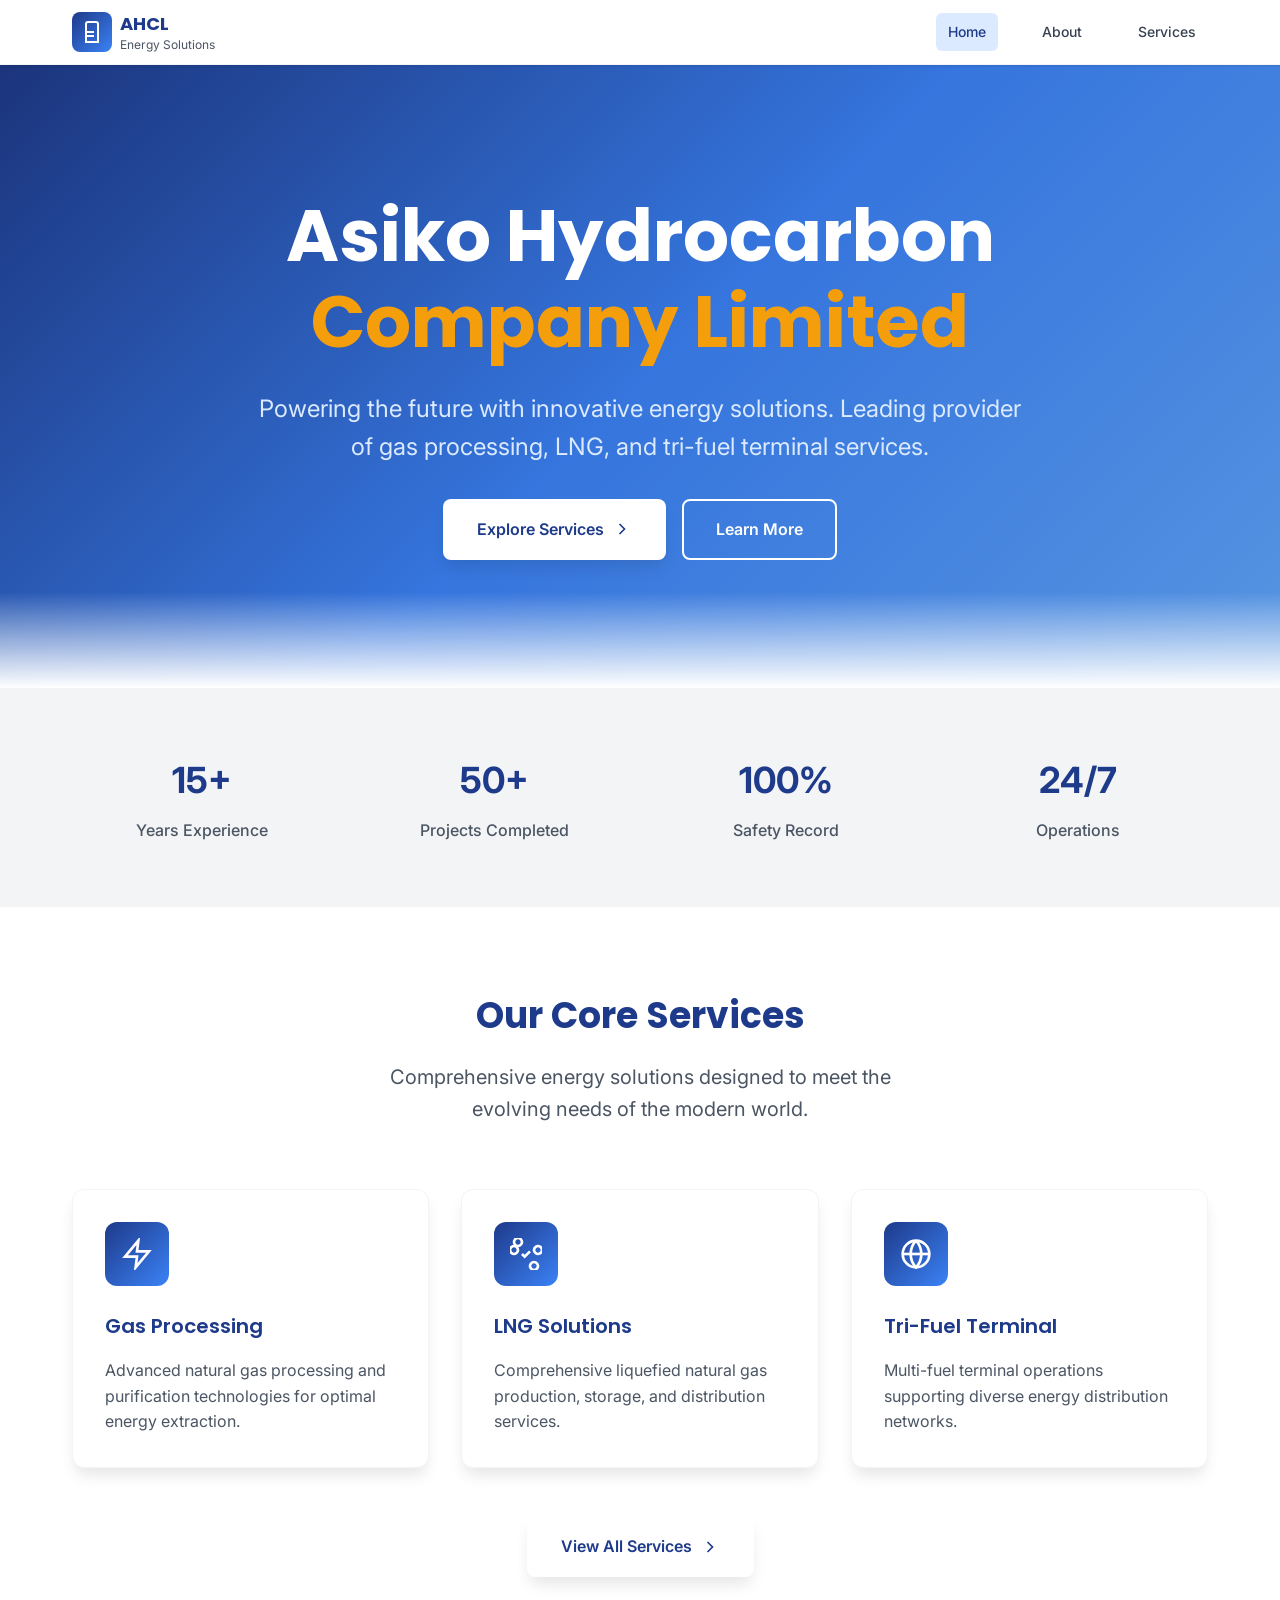
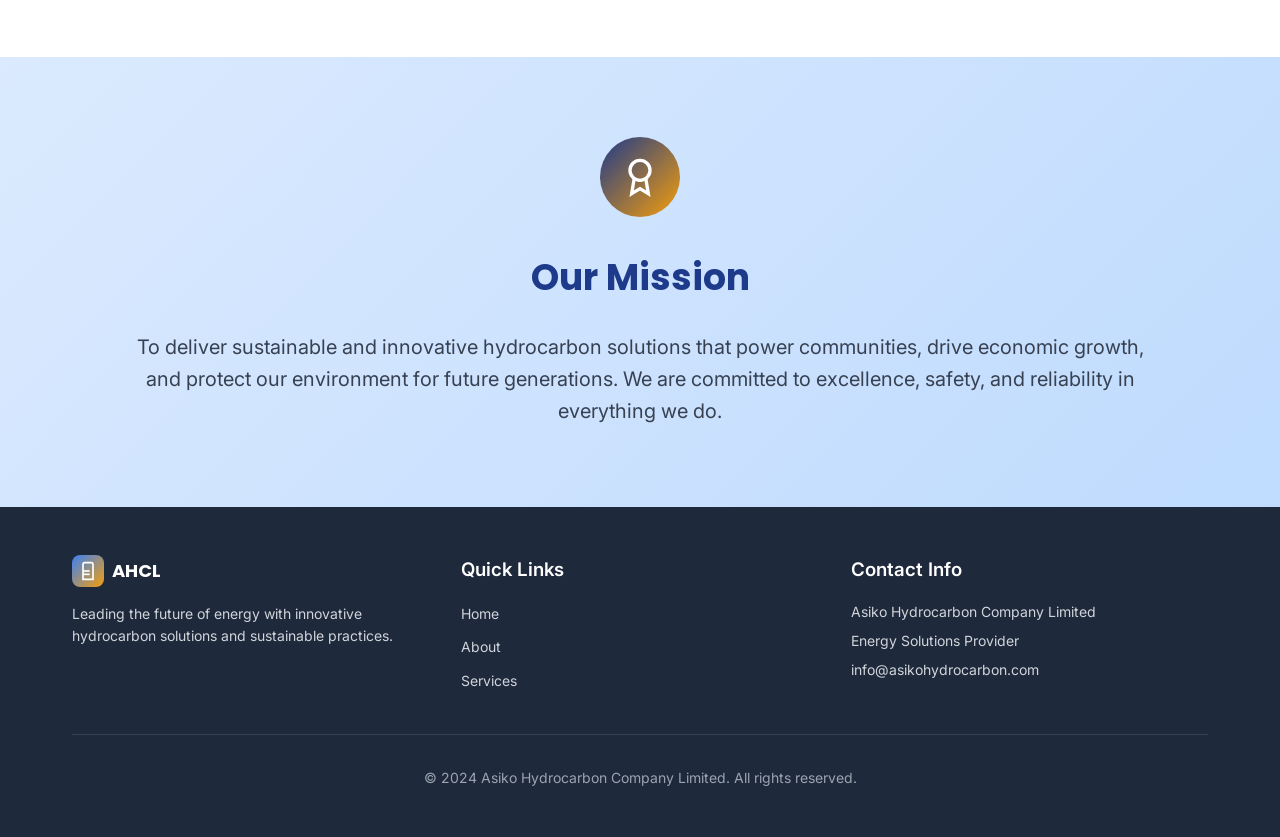
==== app/site/index.html @ 423af478 "feat: static site containerized with nginx" ====
<!DOCTYPE html>
<html lang="en">
<head>
    <meta charset="UTF-8">
    <meta name="viewport" content="width=device-width, initial-scale=1.0">
    <title>Asiko Hydrocarbon Company Limited - Energy Solutions</title>
    <meta name="description" content="Leading provider of hydrocarbon solutions, gas processing, LNG, and tri-fuel terminal services">
    <meta name="author" content="AHCL">
    
    <meta property="og:title" content="Asiko Hydrocarbon Company Limited - Energy Solutions">
    <meta property="og:description" content="Leading provider of hydrocarbon solutions, gas processing, LNG, and tri-fuel terminal services">
    <meta property="og:type" content="website">
    
    <link rel="preconnect" href="https://fonts.googleapis.com">
    <link rel="preconnect" href="https://fonts.gstatic.com" crossorigin>
    <link href="https://fonts.googleapis.com/css2?family=Inter:wght@300;400;500;600;700&family=Poppins:wght@400;500;600;700&display=swap" rel="stylesheet">
    <link rel="stylesheet" href="styles.css">
</head>
<body>
    <!-- Header -->
    <header class="header">
        <nav class="nav-container">
            <div class="nav-content">
                <!-- Logo -->
                <a href="index.html" class="logo-link">
                    <div class="logo-container">
                        <div class="logo-icon">
                            <svg width="24" height="24" viewBox="0 0 24 24" fill="none" stroke="currentColor" stroke-width="2">
                                <path d="M6 22V4a2 2 0 0 1 2-2h8a2 2 0 0 1 2 2v18Z"/>
                                <path d="M6 12h4h4"/>
                                <path d="M6 16h4h4"/>
                            </svg>
                        </div>
                        <div>
                            <div class="logo-title">AHCL</div>
                            <div class="logo-subtitle">Energy Solutions</div>
                        </div>
                    </div>
                </a>

                <!-- Desktop Navigation -->
                <div class="nav-desktop">
                    <a href="index.html" class="nav-link active">Home</a>
                    <a href="about.html" class="nav-link">About</a>
                    <a href="services.html" class="nav-link">Services</a>
                </div>

                <!-- Mobile menu button -->
                <button class="mobile-menu-btn" id="mobileMenuBtn">
                    <svg class="menu-icon" width="24" height="24" viewBox="0 0 24 24" fill="none" stroke="currentColor" stroke-width="2">
                        <line x1="4" x2="20" y1="6" y2="6"/>
                        <line x1="4" x2="20" y1="12" y2="12"/>
                        <line x1="4" x2="20" y1="18" y2="18"/>
                    </svg>
                    <svg class="close-icon hidden" width="24" height="24" viewBox="0 0 24 24" fill="none" stroke="currentColor" stroke-width="2">
                        <path d="m18 6-12 12"/>
                        <path d="m6 6 12 12"/>
                    </svg>
                </button>
            </div>

            <!-- Mobile Navigation -->
            <div class="nav-mobile hidden" id="mobileMenu">
                <div class="nav-mobile-content">
                    <a href="index.html" class="nav-mobile-link active">Home</a>
                    <a href="about.html" class="nav-mobile-link">About</a>
                    <a href="services.html" class="nav-mobile-link">Services</a>
                </div>
            </div>
        </nav>
    </header>

    <!-- Main Content -->
    <main>
        <!-- Hero Section -->
        <section class="hero">
            <div class="hero-overlay"></div>
            <div class="hero-content">
                <div class="hero-text">
                    <h1 class="hero-title">
                        Asiko Hydrocarbon
                        <span class="hero-subtitle">Company Limited</span>
                    </h1>
                    <p class="hero-description">
                        Powering the future with innovative energy solutions. Leading provider of gas processing, LNG, and tri-fuel terminal services.
                    </p>
                    <div class="hero-buttons">
                        <a href="services.html" class="btn btn-primary">
                            Explore Services
                            <svg width="20" height="20" viewBox="0 0 24 24" fill="none" stroke="currentColor" stroke-width="2">
                                <path d="m9 18 6-6-6-6"/>
                            </svg>
                        </a>
                        <a href="about.html" class="btn btn-secondary">Learn More</a>
                    </div>
                </div>
            </div>
            <div class="hero-gradient-bottom"></div>
        </section>

        <!-- Stats Section -->
        <section class="stats">
            <div class="container">
                <div class="stats-grid">
                    <div class="stat-item">
                        <div class="stat-number">15+</div>
                        <div class="stat-label">Years Experience</div>
                    </div>
                    <div class="stat-item">
                        <div class="stat-number">50+</div>
                        <div class="stat-label">Projects Completed</div>
                    </div>
                    <div class="stat-item">
                        <div class="stat-number">100%</div>
                        <div class="stat-label">Safety Record</div>
                    </div>
                    <div class="stat-item">
                        <div class="stat-number">24/7</div>
                        <div class="stat-label">Operations</div>
                    </div>
                </div>
            </div>
        </section>

        <!-- Services Preview -->
        <section class="services-preview">
            <div class="container">
                <div class="section-header">
                    <h2 class="section-title">Our Core Services</h2>
                    <p class="section-description">
                        Comprehensive energy solutions designed to meet the evolving needs of the modern world.
                    </p>
                </div>

                <div class="services-grid">
                    <div class="service-card">
                        <div class="service-icon">
                            <svg width="32" height="32" viewBox="0 0 24 24" fill="none" stroke="currentColor" stroke-width="2">
                                <polygon points="13 2 3 14 12 14 11 22 21 10 12 10 13 2"/>
                            </svg>
                        </div>
                        <h3 class="service-title">Gas Processing</h3>
                        <p class="service-description">
                            Advanced natural gas processing and purification technologies for optimal energy extraction.
                        </p>
                    </div>

                    <div class="service-card">
                        <div class="service-icon">
                            <svg width="32" height="32" viewBox="0 0 24 24" fill="none" stroke="currentColor" stroke-width="2">
                                <path d="M9 12l2 2 4-4"/>
                                <path d="M21 12c-1 0-3-1-3-3s2-3 3-3 3 1 3 3-2 3-3 3"/>
                                <path d="M3 12c1 0 3-1 3-3s-2-3-3-3-3 1-3 3 2 3 3 3"/>
                                <path d="M15 21c0-1 1-3 3-3s3 2 3 3-1 3-3 3-3-2-3-3"/>
                                <path d="M9 3c0 1-1 3-3 3S3 4 3 3s1-3 3-3 3 2 3 3"/>
                            </svg>
                        </div>
                        <h3 class="service-title">LNG Solutions</h3>
                        <p class="service-description">
                            Comprehensive liquefied natural gas production, storage, and distribution services.
                        </p>
                    </div>

                    <div class="service-card">
                        <div class="service-icon">
                            <svg width="32" height="32" viewBox="0 0 24 24" fill="none" stroke="currentColor" stroke-width="2">
                                <circle cx="12" cy="12" r="10"/>
                                <path d="M12 2a14.5 14.5 0 0 0 0 20 14.5 14.5 0 0 0 0-20"/>
                                <path d="M2 12h20"/>
                            </svg>
                        </div>
                        <h3 class="service-title">Tri-Fuel Terminal</h3>
                        <p class="service-description">
                            Multi-fuel terminal operations supporting diverse energy distribution networks.
                        </p>
                    </div>
                </div>

                <div class="section-footer">
                    <a href="services.html" class="btn btn-primary">
                        View All Services
                        <svg width="20" height="20" viewBox="0 0 24 24" fill="none" stroke="currentColor" stroke-width="2">
                            <path d="m9 18 6-6-6-6"/>
                        </svg>
                    </a>
                </div>
            </div>
        </section>

        <!-- Mission Statement -->
        <section class="mission">
            <div class="container">
                <div class="mission-content">
                    <div class="mission-icon">
                        <svg width="40" height="40" viewBox="0 0 24 24" fill="none" stroke="currentColor" stroke-width="2">
                            <circle cx="12" cy="8" r="6"/>
                            <path d="M15.477 12.89 17 22l-5-3-5 3 1.523-9.11"/>
                        </svg>
                    </div>
                    <h2 class="mission-title">Our Mission</h2>
                    <p class="mission-description">
                        To deliver sustainable and innovative hydrocarbon solutions that power communities, 
                        drive economic growth, and protect our environment for future generations. We are 
                        committed to excellence, safety, and reliability in everything we do.
                    </p>
                </div>
            </div>
        </section>
    </main>

    <!-- Footer -->
    <footer class="footer">
        <div class="container">
            <div class="footer-content">
                <div class="footer-section">
                    <div class="footer-logo">
                        <div class="footer-logo-icon">
                            <svg width="20" height="20" viewBox="0 0 24 24" fill="none" stroke="currentColor" stroke-width="2">
                                <path d="M6 22V4a2 2 0 0 1 2-2h8a2 2 0 0 1 2 2v18Z"/>
                                <path d="M6 12h4h4"/>
                                <path d="M6 16h4h4"/>
                            </svg>
                        </div>
                        <span class="footer-logo-text">AHCL</span>
                    </div>
                    <p class="footer-description">
                        Leading the future of energy with innovative hydrocarbon solutions and sustainable practices.
                    </p>
                </div>

                <div class="footer-section">
                    <h3 class="footer-title">Quick Links</h3>
                    <ul class="footer-links">
                        <li><a href="index.html">Home</a></li>
                        <li><a href="About.html">About</a></li>
                        <li><a href="services.html">Services</a></li>
                    </ul>
                </div>

                <div class="footer-section">
                    <h3 class="footer-title">Contact Info</h3>
                    <div class="footer-contact">
                        <p>Asiko Hydrocarbon Company Limited</p>
                        <p>Energy Solutions Provider</p>
                        <p>info@asikohydrocarbon.com</p>
                    </div>
                </div>
            </div>

            <div class="footer-bottom">
                <p>&copy; 2024 Asiko Hydrocarbon Company Limited. All rights reserved.</p>
            </div>
        </div>
    </footer>

    <script src="script.js"></script>
</body>
</html>
---- app/site/styles.css ----
/* Reset and Base Styles */
* {
    margin: 0;
    padding: 0;
    box-sizing: border-box;
}

body {
    font-family: 'Inter', system-ui, sans-serif;
    line-height: 1.6;
    color: #374151;
    background-color: #ffffff;
}

.container {
    max-width: 1200px;
    margin: 0 auto;
    padding: 0 1rem;
}

@media (min-width: 640px) {
    .container {
        padding: 0 1.5rem;
    }
}

@media (min-width: 1024px) {
    .container {
        padding: 0 2rem;
    }
}

/* Utility Classes */
.hidden {
    display: none;
}

/* Color Variables */
:root {
    --primary: #1e3a8a;
    --secondary: #3b82f6;
    --accent: #f59e0b;
    --light: #dbeafe;
    --dark: #1e293b;
    --gray-100: #f3f4f6;
    --gray-300: #d1d5db;
    --gray-600: #4b5563;
    --gray-700: #374151;
}

/* Header Styles */
.header {
    background: white;
    box-shadow: 0 1px 3px rgba(0, 0, 0, 0.1);
    border-bottom: 1px solid var(--gray-100);
    position: sticky;
    top: 0;
    z-index: 50;
}

.nav-container {
    max-width: 1200px;
    margin: 0 auto;
    padding: 0 1rem;
}

@media (min-width: 640px) {
    .nav-container {
        padding: 0 1.5rem;
    }
}

@media (min-width: 1024px) {
    .nav-container {
        padding: 0 2rem;
    }
}

.nav-content {
    display: flex;
    justify-content: space-between;
    align-items: center;
    height: 4rem;
}

/* Logo Styles */
.logo-link {
    text-decoration: none;
    color: inherit;
}

.logo-container {
    display: flex;
    align-items: center;
    gap: 0.5rem;
    transition: transform 0.2s ease;
}

.logo-container:hover {
    transform: scale(1.05);
}

.logo-icon {
    width: 2.5rem;
    height: 2.5rem;
    background: linear-gradient(135deg, var(--primary), var(--secondary));
    border-radius: 0.5rem;
    display: flex;
    align-items: center;
    justify-content: center;
    color: white;
}

.logo-title {
    font-family: 'Poppins', sans-serif;
    font-weight: 700;
    font-size: 1.125rem;
    color: var(--primary);
}

.logo-subtitle {
    font-size: 0.75rem;
    color: var(--gray-600);
    margin-top: -0.25rem;
}

/* Navigation Styles */
.nav-desktop {
    display: none;
    align-items: center;
    gap: 2rem;
}

@media (min-width: 768px) {
    .nav-desktop {
        display: flex;
    }
}

.nav-link {
    padding: 0.5rem 0.75rem;
    border-radius: 0.375rem;
    font-size: 0.875rem;
    font-weight: 500;
    text-decoration: none;
    color: var(--gray-700);
    transition: all 0.2s ease;
}

.nav-link:hover {
    color: var(--primary);
    background-color: var(--gray-100);
}

.nav-link.active {
    color: var(--primary);
    background-color: var(--light);
}

/* Mobile Menu */
.mobile-menu-btn {
    display: flex;
    align-items: center;
    justify-content: center;
    padding: 0.5rem;
    border: none;
    background: none;
    border-radius: 0.375rem;
    color: var(--gray-600);
    cursor: pointer;
    transition: all 0.2s ease;
}

@media (min-width: 768px) {
    .mobile-menu-btn {
        display: none;
    }
}

.mobile-menu-btn:hover {
    color: var(--primary);
    background-color: var(--gray-100);
}

.nav-mobile {
    border-top: 1px solid var(--gray-100);
}

@media (min-width: 768px) {
    .nav-mobile {
        display: none;
    }
}

.nav-mobile-content {
    padding: 0.5rem 0;
    display: flex;
    flex-direction: column;
    gap: 0.25rem;
}

.nav-mobile-link {
    display: block;
    padding: 0.5rem 0.75rem;
    border-radius: 0.375rem;
    font-size: 1rem;
    font-weight: 500;
    text-decoration: none;
    color: var(--gray-700);
    transition: all 0.2s ease;
}

.nav-mobile-link:hover {
    color: var(--primary);
    background-color: var(--gray-100);
}

.nav-mobile-link.active {
    color: var(--primary);
    background-color: var(--light);
}

/* Hero Section */
.hero {
    background: linear-gradient(135deg, var(--primary) 0%, var(--secondary) 50%, #60a5fa 100%);
    position: relative;
    overflow: hidden;
}

.hero-overlay {
    position: absolute;
    inset: 0;
    background: rgba(0, 0, 0, 0.1);
}

.hero-content {
    position: relative;
    max-width: 1200px;
    margin: 0 auto;
    padding: 6rem 1rem 8rem;
    text-align: center;
}

@media (min-width: 640px) {
    .hero-content {
        padding: 6rem 1.5rem 8rem;
    }
}

@media (min-width: 1024px) {
    .hero-content {
        padding: 8rem 2rem;
    }
}

.hero-text {
    animation: fadeIn 0.6s ease-out;
}

.hero-title {
    font-family: 'Poppins', sans-serif;
    font-weight: 700;
    font-size: 2.5rem;
    color: white;
    margin-bottom: 1.5rem;
    line-height: 1.2;
}

@media (min-width: 768px) {
    .hero-title {
        font-size: 3.75rem;
    }
}

@media (min-width: 1024px) {
    .hero-title {
        font-size: 4.5rem;
    }
}

.hero-subtitle {
    display: block;
    color: var(--accent);
}

.hero-description {
    font-size: 1.25rem;
    color: #dbeafe;
    margin-bottom: 2rem;
    max-width: 48rem;
    margin-left: auto;
    margin-right: auto;
    line-height: 1.6;
}

@media (min-width: 768px) {
    .hero-description {
        font-size: 1.5rem;
    }
}

.hero-buttons {
    display: flex;
    flex-direction: column;
    gap: 1rem;
    justify-content: center;
    align-items: center;
}

@media (min-width: 640px) {
    .hero-buttons {
        flex-direction: row;
    }
}

.hero-gradient-bottom {
    position: absolute;
    bottom: 0;
    left: 0;
    right: 0;
    height: 6rem;
    background: linear-gradient(to top, white, transparent);
}

/* Button Styles */
.btn {
    display: inline-flex;
    align-items: center;
    gap: 0.5rem;
    padding: 1rem 2rem;
    font-weight: 600;
    border-radius: 0.5rem;
    text-decoration: none;
    transition: all 0.3s ease;
    border: 2px solid transparent;
}

.btn-primary {
    background: white;
    color: var(--primary);
    box-shadow: 0 10px 15px -3px rgba(0, 0, 0, 0.1);
}

.btn-primary:hover {
    background: var(--gray-100);
    transform: scale(1.05);
}

.btn-secondary {
    border: 2px solid white;
    color: white;
    background: transparent;
}

.btn-secondary:hover {
    background: white;
    color: var(--primary);
}

/* Page Header */
.page-header {
    background: linear-gradient(135deg, var(--primary) 0%, var(--secondary) 100%);
    color: white;
    padding: 4rem 0;
    text-align: center;
}

.page-title {
    font-family: 'Poppins', sans-serif;
    font-weight: 700;
    font-size: 2.25rem;
    margin-bottom: 1rem;
}

@media (min-width: 768px) {
    .page-title {
        font-size: 3rem;
    }
}

.page-description {
    font-size: 1.125rem;
    color: #dbeafe;
    max-width: 36rem;
    margin: 0 auto;
}

@media (min-width: 768px) {
    .page-description {
        font-size: 1.25rem;
    }
}

/* Section Styles */
.section {
    padding: 5rem 0;
}

.bg-light {
    background-color: var(--gray-100);
}

.section-header {
    text-align: center;
    margin-bottom: 4rem;
}

.section-title {
    font-family: 'Poppins', sans-serif;
    font-weight: 700;
    font-size: 1.875rem;
    color: var(--primary);
    margin-bottom: 1rem;
}

@media (min-width: 768px) {
    .section-title {
        font-size: 2.25rem;
    }
}

.section-description {
    font-size: 1.125rem;
    color: var(--gray-600);
    max-width: 32rem;
    margin: 0 auto;
}

@media (min-width: 768px) {
    .section-description {
        font-size: 1.25rem;
    }
}

.section-footer {
    text-align: center;
    margin-top: 3rem;
}

/* Stats Section */
.stats {
    padding: 4rem 0;
    background-color: var(--gray-100);
}

.stats-grid {
    display: grid;
    grid-template-columns: repeat(2, 1fr);
    gap: 2rem;
}

@media (min-width: 1024px) {
    .stats-grid {
        grid-template-columns: repeat(4, 1fr);
    }
}

.stat-item {
    text-align: center;
    animation: slideIn 0.6s ease-out;
}

.stat-number {
    font-size: 1.875rem;
    font-weight: 700;
    color: var(--primary);
    margin-bottom: 0.5rem;
}

@media (min-width: 1024px) {
    .stat-number {
        font-size: 2.25rem;
    }
}

.stat-label {
    color: var(--gray-600);
    font-weight: 500;
}

/* Services Preview */
.services-preview {
    padding: 5rem 0;
}

.services-grid {
    display: grid;
    grid-template-columns: 1fr;
    gap: 2rem;
}

@media (min-width: 768px) {
    .services-grid {
        grid-template-columns: repeat(3, 1fr);
    }
}

.service-card {
    background: white;
    border-radius: 0.75rem;
    padding: 2rem;
    box-shadow: 0 10px 15px -3px rgba(0, 0, 0, 0.1);
    border: 1px solid var(--gray-100);
    transition: all 0.3s ease;
}

.service-card:hover {
    transform: translateY(-8px);
    box-shadow: 0 20px 40px rgba(59, 130, 246, 0.15);
}

.service-icon {
    width: 4rem;
    height: 4rem;
    background: linear-gradient(135deg, var(--primary), var(--secondary));
    border-radius: 0.75rem;
    display: flex;
    align-items: center;
    justify-content: center;
    color: white;
    margin-bottom: 1.5rem;
}

.service-title {
    font-family: 'Poppins', sans-serif;
    font-weight: 600;
    font-size: 1.25rem;
    color: var(--primary);
    margin-bottom: 1rem;
}

.service-description {
    color: var(--gray-600);
    line-height: 1.6;
}

/* Services Detailed */
.services-detailed-grid {
    display: grid;
    grid-template-columns: 1fr;
    gap: 2rem;
}

@media (min-width: 1024px) {
    .services-detailed-grid {
        grid-template-columns: repeat(3, 1fr);
    }
}

.service-detailed-card {
    background: white;
    border-radius: 0.75rem;
    padding: 2rem;
    box-shadow: 0 4px 6px -1px rgba(0, 0, 0, 0.1);
    border: 1px solid var(--gray-100);
}

.service-detailed-header {
    display: flex;
    align-items: center;
    gap: 1rem;
    margin-bottom: 1rem;
}

.service-detailed-icon {
    width: 3rem;
    height: 3rem;
    background: linear-gradient(135deg, var(--primary), var(--secondary));
    border-radius: 0.5rem;
    display: flex;
    align-items: center;
    justify-content: center;
    color: white;
}

.service-detailed-title {
    font-family: 'Poppins', sans-serif;
    font-weight: 600;
    font-size: 1.25rem;
    color: var(--primary);
}

.service-detailed-description {
    color: var(--gray-600);
    line-height: 1.6;
    margin-bottom: 1.5rem;
}

.service-features {
    list-style: none;
}

.service-features li {
    padding: 0.5rem 0;
    color: var(--gray-700);
    position: relative;
    padding-left: 1.5rem;
}

.service-features li::before {
    content: "✓";
    color: var(--secondary);
    font-weight: bold;
    position: absolute;
    left: 0;
}

/* Mission Section */
.mission {
    padding: 5rem 0;
    background: linear-gradient(135deg, var(--light), #bfdbfe);
}

.mission-content {
    max-width: 64rem;
    margin: 0 auto;
    text-align: center;
}

.mission-icon {
    width: 5rem;
    height: 5rem;
    background: linear-gradient(135deg, var(--primary), var(--accent));
    border-radius: 50%;
    display: flex;
    align-items: center;
    justify-content: center;
    color: white;
    margin: 0 auto 2rem;
}

.mission-title {
    font-family: 'Poppins', sans-serif;
    font-weight: 700;
    font-size: 1.875rem;
    color: var(--primary);
    margin-bottom: 1.5rem;
}

@media (min-width: 768px) {
    .mission-title {
        font-size: 2.25rem;
    }
}

.mission-description {
    font-size: 1.125rem;
    color: var(--gray-700);
    line-height: 1.6;
}

@media (min-width: 768px) {
    .mission-description {
        font-size: 1.25rem;
    }
}

/* Content Grid (About Page) */
.content-grid {
    display: grid;
    grid-template-columns: 1fr;
    gap: 3rem;
    align-items: center;
}

@media (min-width: 1024px) {
    .content-grid {
        grid-template-columns: 1fr 1fr;
    }
}


.content-title {
    font-family: 'Poppins', sans-serif;
    font-weight: 700;
    font-size: 1.875rem;
    color: var(--primary);
    margin-bottom: 1.5rem;
}

@media (min-width: 768px) {
    .content-title {
        font-size: 2.25rem;
    }
}

.content-description {
    color: var(--gray-600);
    line-height: 1.6;
    margin-bottom: 1rem;
    font-size: 1.125rem;
}

.content-image {
    display: flex;
    justify-content: center;
    align-items: center;
}

.image-placeholder {
    width: 16rem;
    height: 12rem;
    background: var(--light);
    border-radius: 0.5rem;
    display: flex;
    align-items: center;
    justify-content: center;
    color: var(--primary);
}

/* Vision & Mission Cards */
.vision-mission-grid {
    display: grid;
    grid-template-columns: 1fr;
    gap: 2rem;
}

@media (min-width: 768px) {
    .vision-mission-grid {
        grid-template-columns: repeat(2, 1fr);
    }
}

.vm-card {
    background: white;
    border-radius: 0.75rem;
    padding: 2rem;
    box-shadow: 0 4px 6px -1px rgba(0, 0, 0, 0.1);
    text-align: center;
}

.vm-icon {
    width: 3rem;
    height: 3rem;
    background: linear-gradient(135deg, var(--primary), var(--secondary));
    border-radius: 0.5rem;
    display: flex;
    align-items: center;
    justify-content: center;
    color: white;
    margin: 0 auto 1rem;
}

.vm-title {
    font-family: 'Poppins', sans-serif;
    font-weight: 600;
    font-size: 1.25rem;
    color: var(--primary);
    margin-bottom: 1rem;
}

.vm-description {
    color: var(--gray-600);
    line-height: 1.6;
}

/* Values Grid */
.values-grid {
    display: grid;
    grid-template-columns: 1fr;
    gap: 1.5rem;
}

@media (min-width: 640px) {
    .values-grid {
        grid-template-columns: repeat(2, 1fr);
    }
}

@media (min-width: 1024px) {
    .values-grid {
        grid-template-columns: repeat(4, 1fr);
    }
}

.value-item {
    text-align: center;
    padding: 1.5rem;
}

.value-icon {
    width: 3rem;
    height: 3rem;
    background: var(--light);
    border-radius: 0.5rem;
    display: flex;
    align-items: center;
    justify-content: center;
    color: var(--primary);
    margin: 0 auto 1rem;
}

.value-title {
    font-family: 'Poppins', sans-serif;
    font-weight: 600;
    color: var(--primary);
    margin-bottom: 0.5rem;
}

.value-description {
    color: var(--gray-600);
    font-size: 0.975rem;
    line-height: 1.5;
}

/* Timeline */
.timeline {
    max-width: 48rem;
    margin: 0 auto;
}

.timeline-item {
    display: flex;
    gap: 1.5rem;
    margin-bottom: 2rem;
    padding-bottom: 2rem;
    border-bottom: 1px solid var(--gray-300);
}

.timeline-item:last-child {
    border-bottom: none;
    margin-bottom: 0;
    padding-bottom: 0;
}

.timeline-year {
    flex-shrink: 0;
    width: 4rem;
    height: 4rem;
    background: var(--primary);
    color: white;
    border-radius: 50%;
    display: flex;
    align-items: center;
    justify-content: center;
    font-weight: 700;
    font-size: 0.875rem;
}

.timeline-content {
    flex: 1;
    padding-top: 0.5rem;
}

.timeline-title {
    font-family: 'Poppins', sans-serif;
    font-weight: 600;
    color: var(--primary);
    margin-bottom: 0.5rem;
}

.timeline-description {
    color: var(--gray-600);
    line-height: 1.5;
}

/* Process Grid */
.process-grid {
    display: grid;
    grid-template-columns: 1fr;
    gap: 2rem;
}

@media (min-width: 640px) {
    .process-grid {
        grid-template-columns: repeat(2, 1fr);
    }
}

@media (min-width: 1024px) {
    .process-grid {
        grid-template-columns: repeat(4, 1fr);
    }
}

.process-step {
    text-align: center;
    padding: 1.5rem;
}

.process-number {
    width: 3rem;
    height: 3rem;
    background: var(--primary);
    color: white;
    border-radius: 50%;
    display: flex;
    align-items: center;
    justify-content: center;
    font-weight: 700;
    font-size: 1.125rem;
    margin: 0 auto 1rem;
}

.process-title {
    font-family: 'Poppins', sans-serif;
    font-weight: 600;
    color: var(--primary);
    margin-bottom: 0.5rem;
}

.process-description {
    color: var(--gray-600);
    font-size: 0.875rem;
    line-height: 1.5;
}

/* Advantages Grid */
.advantages-grid {
    display: grid;
    grid-template-columns: 1fr;
    gap: 1.5rem;
}

@media (min-width: 640px) {
    .advantages-grid {
        grid-template-columns: repeat(2, 1fr);
    }
}

@media (min-width: 1024px) {
    .advantages-grid {
        grid-template-columns: repeat(4, 1fr);
    }
}

.advantage-item {
    text-align: center;
    padding: 1.5rem;
    background: white;
    border-radius: 0.5rem;
    box-shadow: 0 1px 3px rgba(0, 0, 0, 0.1);
}

.advantage-icon {
    width: 3rem;
    height: 3rem;
    background: var(--light);
    border-radius: 0.5rem;
    display: flex;
    align-items: center;
    justify-content: center;
    color: var(--primary);
    margin: 0 auto 1rem;
}

.advantage-title {
    font-family: 'Poppins', sans-serif;
    font-weight: 600;
    color: var(--primary);
    margin-bottom: 0.5rem;
    font-size: 0.875rem;
}

.advantage-description {
    color: var(--gray-600);
    font-size: 0.875rem;
    line-height: 1.5;
}

/* Footer */
.footer {
    background: var(--dark);
    color: white;
    padding: 3rem 0;
}

.footer-content {
    display: grid;
    grid-template-columns: 1fr;
    gap: 2rem;
}

@media (min-width: 768px) {
    .footer-content {
        grid-template-columns: repeat(3, 1fr);
    }
}



.footer-logo {
    display: flex;
    align-items: center;
    gap: 0.5rem;
    margin-bottom: 1rem;
}

.footer-logo-icon {
    width: 2rem;
    height: 2rem;
    background: linear-gradient(135deg, var(--secondary), var(--accent));
    border-radius: 0.5rem;
    display: flex;
    align-items: center;
    justify-content: center;
    color: white;
}

.footer-logo-text {
    font-family: 'Poppins', sans-serif;
    font-weight: 700;
    font-size: 1.125rem;
}

.footer-description {
    color: #d1d5db;
    font-size: 0.875rem;
    line-height: 1.6;
}

.footer-title {
    font-weight: 600;
    margin-bottom: 1rem;
}

.footer-links {
    list-style: none;
}

.footer-links li {
    margin-bottom: 0.5rem;
}

.footer-links a {
    color: #d1d5db;
    text-decoration: none;
    font-size: 0.875rem;
    transition: color 0.2s ease;
}

.footer-links a:hover {
    color: white;
}

.footer-contact {
    font-size: 0.875rem;
    color: #d1d5db;
    line-height: 1.5;
}

.footer-contact p {
    margin-bottom: 0.5rem;
}

.footer-bottom {
    border-top: 1px solid #374151;
    margin-top: 2rem;
    padding-top: 2rem;
    text-align: center;
    font-size: 0.875rem;
    color: #9ca3af;
}

/* Animations */
@keyframes fadeIn {
    from {
        opacity: 0;
        transform: translateY(20px);
    }
    to {
        opacity: 1;
        transform: translateY(0);
    }
}

@keyframes slideIn {
    from {
        opacity: 0;
        transform: translateX(-20px);
    }
    to {
        opacity: 1;
        transform: translateX(0);
    }
}

/* Responsive adjustments */
@media (max-width: 640px) {
    .hero-content {
        padding: 4rem 1rem 6rem;
    }
    
    .hero-title {
        font-size: 2rem;
    }
    
    .hero-description {
        font-size: 1rem;
    }
    
    .section {
        padding: 3rem 0;
    }
}
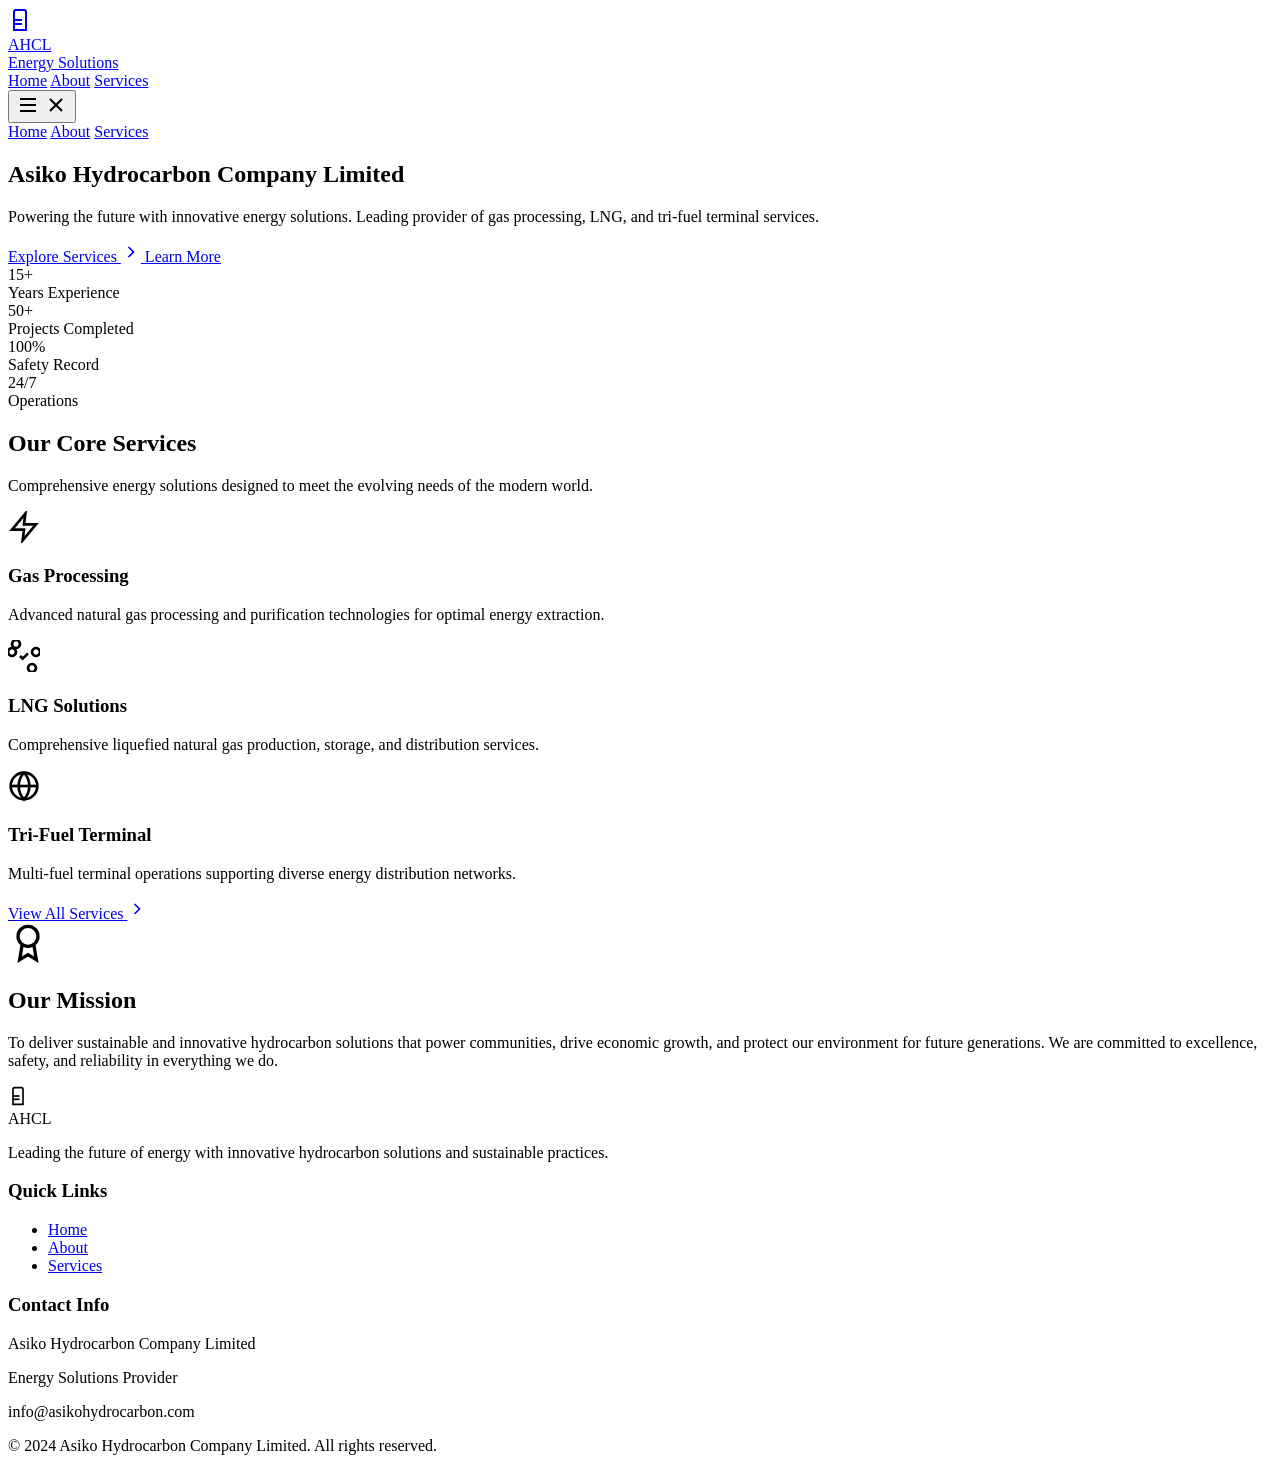
==== commit 002b4e5a: "Chore && fix: modified the entire file to be automated" ====
--- a/app/site/index.html
+++ b/app/site/index.html
@@ -15,7 +15,7 @@
     <link rel="preconnect" href="https://fonts.googleapis.com">
     <link rel="preconnect" href="https://fonts.gstatic.com" crossorigin>
     <link href="https://fonts.googleapis.com/css2?family=Inter:wght@300;400;500;600;700&family=Poppins:wght@400;500;600;700&display=swap" rel="stylesheet">
-    <link rel="stylesheet" href="styles.css">
+    <link rel="stylesheet" href="/styles.css">
 </head>
 <body>
     <!-- Header -->
@@ -23,7 +23,7 @@
         <nav class="nav-container">
             <div class="nav-content">
                 <!-- Logo -->
-                <a href="index.html" class="logo-link">
+                <a href="/index.html" class="logo-link">
                     <div class="logo-container">
                         <div class="logo-icon">
                             <svg width="24" height="24" viewBox="0 0 24 24" fill="none" stroke="currentColor" stroke-width="2">
@@ -41,9 +41,9 @@
 
                 <!-- Desktop Navigation -->
                 <div class="nav-desktop">
-                    <a href="index.html" class="nav-link active">Home</a>
-                    <a href="about.html" class="nav-link">About</a>
-                    <a href="services.html" class="nav-link">Services</a>
+                    <a href="/index.html" class="nav-link active">Home</a>
+                    <a href="/about.html" class="nav-link">About</a>
+                    <a href="/services.html" class="nav-link">Services</a>
                 </div>
 
                 <!-- Mobile menu button -->
@@ -63,9 +63,9 @@
             <!-- Mobile Navigation -->
             <div class="nav-mobile hidden" id="mobileMenu">
                 <div class="nav-mobile-content">
-                    <a href="index.html" class="nav-mobile-link active">Home</a>
-                    <a href="about.html" class="nav-mobile-link">About</a>
-                    <a href="services.html" class="nav-mobile-link">Services</a>
+                    <a href="/index.html" class="nav-mobile-link active">Home</a>
+                    <a href="/about.html" class="nav-mobile-link">About</a>
+                    <a href="/services.html" class="nav-mobile-link">Services</a>
                 </div>
             </div>
         </nav>
@@ -86,13 +86,13 @@
                         Powering the future with innovative energy solutions. Leading provider of gas processing, LNG, and tri-fuel terminal services.
                     </p>
                     <div class="hero-buttons">
-                        <a href="services.html" class="btn btn-primary">
+                        <a href="/services.html" class="btn btn-primary">
                             Explore Services
                             <svg width="20" height="20" viewBox="0 0 24 24" fill="none" stroke="currentColor" stroke-width="2">
                                 <path d="m9 18 6-6-6-6"/>
                             </svg>
                         </a>
-                        <a href="about.html" class="btn btn-secondary">Learn More</a>
+                        <a href="/about.html" class="btn btn-secondary">Learn More</a>
                     </div>
                 </div>
             </div>
@@ -178,7 +178,7 @@
                 </div>
 
                 <div class="section-footer">
-                    <a href="services.html" class="btn btn-primary">
+                    <a href="/app/site/services.html" class="btn btn-primary">
                         View All Services
                         <svg width="20" height="20" viewBox="0 0 24 24" fill="none" stroke="currentColor" stroke-width="2">
                             <path d="m9 18 6-6-6-6"/>
@@ -232,9 +232,9 @@
                 <div class="footer-section">
                     <h3 class="footer-title">Quick Links</h3>
                     <ul class="footer-links">
-                        <li><a href="index.html">Home</a></li>
-                        <li><a href="About.html">About</a></li>
-                        <li><a href="services.html">Services</a></li>
+                        <li><a href="/app/site/index.html">Home</a></li>
+                        <li><a href="/app/site/about.html">About</a></li>
+                        <li><a href="/app/site/services.html">Services</a></li>
                     </ul>
                 </div>
 
@@ -254,6 +254,6 @@
         </div>
     </footer>
 
-    <script src="script.js"></script>
+    <script src="/app/site/script.js"></script>
 </body>
 </html>
